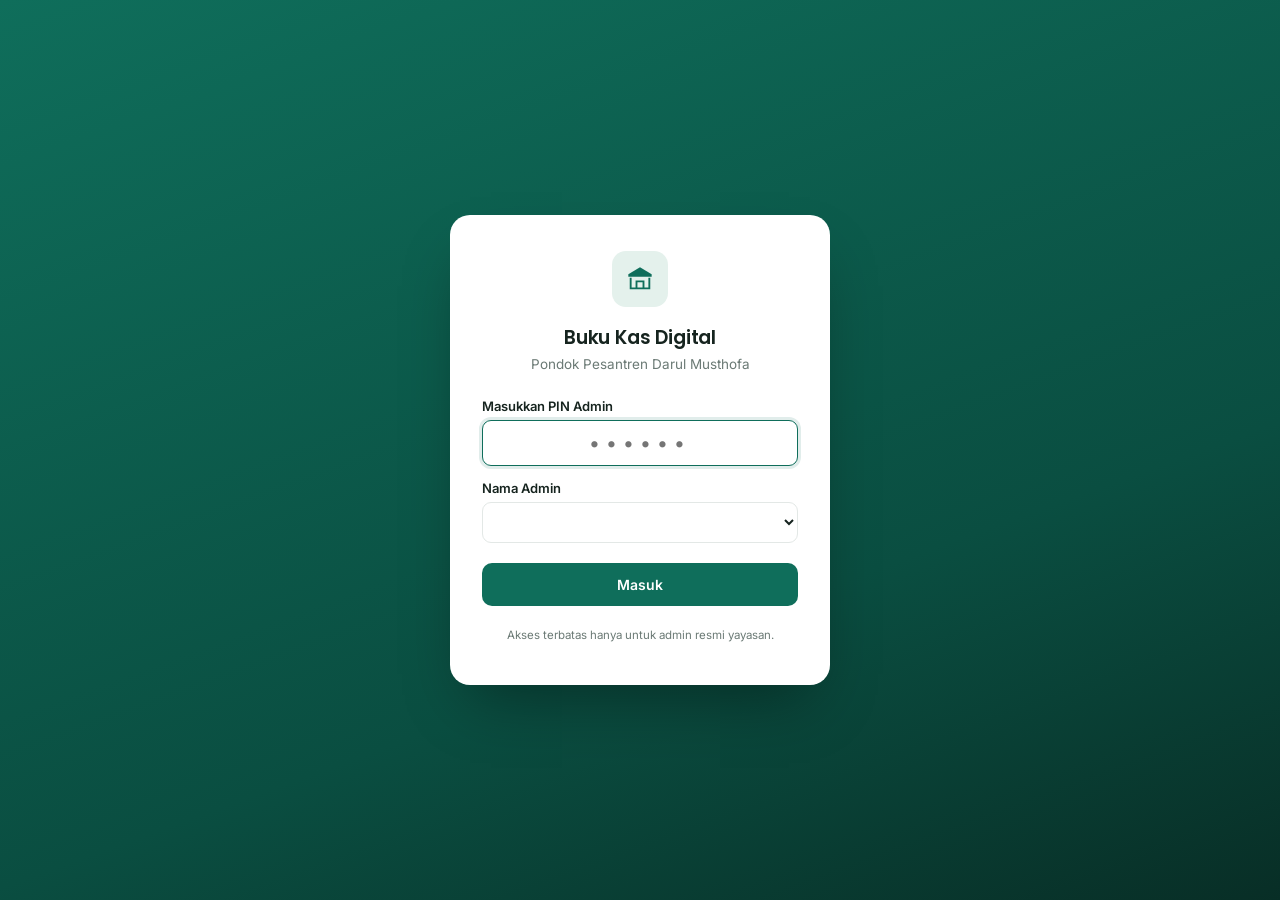
==== index.html @ d168ceda "feat: initial commit - buku kas digital darul musthofa" ====
<!DOCTYPE html>
<html lang="id">
<head>
<meta charset="UTF-8">
<meta name="viewport" content="width=device-width, initial-scale=1.0">
<title>Masuk — Buku Kas Digital Darul Musthofa</title>
<link rel="preconnect" href="https://fonts.googleapis.com">
<link href="https://fonts.googleapis.com/css2?family=Inter:wght@400;500;600;700&family=Poppins:wght@500;600;700&family=JetBrains+Mono:wght@500;600&display=swap" rel="stylesheet">
<link rel="stylesheet" href="assets/css/style.css">
</head>
<body>
<div class="login-shell geo-pattern">
  <div class="login-card">
    <div class="login-emblem">
      <svg width="28" height="28" viewBox="0 0 24 24" fill="none" xmlns="http://www.w3.org/2000/svg">
        <path d="M12 2L2 8v2h20V8L12 2z" fill="#0F6E5B"/>
        <path d="M4 11v9h16v-9" stroke="#0F6E5B" stroke-width="1.6" fill="none"/>
        <path d="M9 20v-6h6v6" stroke="#0F6E5B" stroke-width="1.6" fill="none"/>
      </svg>
    </div>
    <h1 class="font-display" style="text-align:center; font-size:19px; font-weight:600; margin:0;">Buku Kas Digital</h1>
    <p style="text-align:center; color:var(--dm-text-muted); font-size:13.5px; margin-top:4px;">Pondok Pesantren Darul Musthofa</p>

    <form id="login-form" style="margin-top:26px;">
      <label class="field-label" for="pin-input">Masukkan PIN Admin</label>
      <input id="pin-input" type="password" maxlength="20"
             class="field-input" style="letter-spacing:.3em; text-align:center; font-size:20px;"
             placeholder="••••••" autocomplete="off" autofocus>

      <div id="admin-name-wrap" style="margin-top:14px;">
        <label class="field-label" for="admin-select">Nama Admin</label>
        <select id="admin-select" class="field-input"></select>
      </div>

      <button type="submit" id="login-btn" class="btn btn-primary" style="width:100%; margin-top:20px; padding:12px;">
        Masuk
      </button>
      <p id="login-error" style="color:var(--dm-brick); font-size:13px; text-align:center; margin-top:10px; display:none;"></p>
    </form>

    <p style="text-align:center; color:var(--dm-text-muted); font-size:11.5px; margin-top:22px;">
      Akses terbatas hanya untuk admin resmi yayasan.
    </p>
  </div>
</div>

<script src="assets/js/config.js"></script>
<script src="assets/js/utils.js"></script>
<script src="assets/js/api.js"></script>
<script src="assets/js/auth.js"></script>
<script>
  // Isi dropdown nama admin dari config
  const adminSelect = document.getElementById("admin-select");
  CONFIG.DAFTAR_ADMIN.forEach((nama) => {
    const opt = document.createElement("option");
    opt.value = nama;
    opt.textContent = nama;
    adminSelect.appendChild(opt);
  });

  // Jika sudah login, langsung lempar ke dashboard
  if (Auth.isLoggedIn()) {
    window.location.href = "dashboard.html";
  }

  const form = document.getElementById("login-form");
  const errorEl = document.getElementById("login-error");
  const btn = document.getElementById("login-btn");

  form.addEventListener("submit", async (e) => {
    e.preventDefault();
    errorEl.style.display = "none";
    const pin = document.getElementById("pin-input").value.trim();
    if (!pin) return;

    setButtonLoading(btn, true, "Memeriksa...");
    try {
      const res = await Auth.login(pin);
      if (res.success) {
        localStorage.setItem(Auth.ADMIN_NAME_KEY, adminSelect.value);
        showToast("Berhasil masuk", "success");
        window.location.href = "dashboard.html";
      } else {
        errorEl.textContent = res.message || "PIN salah, silakan coba lagi.";
        errorEl.style.display = "block";
      }
    } catch (err) {
      errorEl.textContent = "Tidak dapat terhubung ke server. Periksa koneksi atau konfigurasi API_URL.";
      errorEl.style.display = "block";
    } finally {
      setButtonLoading(btn, false);
    }
  });
</script>
</body>
</html>
---- assets/css/style.css ----
/* =========================================================
   Buku Kas Digital — Pondok Pesantren Darul Musthofa
   Design tokens: emerald ledger aesthetic
   ========================================================= */

:root{
  /* Color */
  --dm-emerald:      #0F6E5B;   /* primary — pesantren identity */
  --dm-emerald-dark: #0A4E41;
  --dm-emerald-soft: #E4F1EC;   /* tinted surface for income */
  --dm-gold:         #B8912F;   /* muted gold accent, used sparingly */
  --dm-gold-soft:    #F6EFDC;
  --dm-brick:        #B5453A;   /* expenses — muted, not stock red */
  --dm-brick-soft:   #F7E9E7;
  --dm-ivory:        #F7F9F7;   /* app background */
  --dm-surface:      #FFFFFF;
  --dm-border:       #E3E8E6;
  --dm-text:         #16241F;
  --dm-text-muted:   #6B7A75;

  /* Type */
  --font-display: 'Poppins', sans-serif;
  --font-body: 'Inter', sans-serif;
  --font-ledger: 'JetBrains Mono', ui-monospace, monospace;

  /* Layout */
  --radius-md: 12px;
  --radius-lg: 18px;
  --shadow-card: 0 1px 2px rgba(15,110,91,0.06), 0 8px 24px -12px rgba(15,110,91,0.18);
  --sidebar-w: 248px;
}

*{ box-sizing:border-box; }

body{
  margin:0;
  background:var(--dm-ivory);
  color:var(--dm-text);
  font-family:var(--font-body);
  -webkit-font-smoothing:antialiased;
}

h1,h2,h3,.font-display{ font-family:var(--font-display); letter-spacing:-0.01em; }
.font-ledger{ font-family:var(--font-ledger); font-variant-numeric: tabular-nums; }

/* ---------- Signature: geometric arabesque texture ---------- */
.geo-pattern{
  background-image:
    radial-gradient(circle at 50% 50%, transparent 0, transparent 40%, rgba(255,255,255,0.0) 40%),
    url("data:image/svg+xml,%3Csvg xmlns='http://www.w3.org/2000/svg' width='84' height='84' viewBox='0 0 84 84'%3E%3Cg fill='none' stroke='%23FFFFFF' stroke-opacity='0.14' stroke-width='1'%3E%3Cpath d='M42 0 L84 42 L42 84 L0 42 Z'/%3E%3Ccircle cx='42' cy='42' r='20'/%3E%3C/g%3E%3C/svg%3E");
  background-size: 84px 84px;
}

/* ---------- Layout shell ---------- */
.app-shell{ display:flex; min-height:100vh; }

.sidebar{
  width:var(--sidebar-w);
  background:linear-gradient(175deg, var(--dm-emerald) 0%, var(--dm-emerald-dark) 100%);
  color:#fff;
  flex-shrink:0;
  position:fixed;
  top:0; bottom:0; left:0;
  display:flex;
  flex-direction:column;
  z-index:40;
  transition:transform .25s ease;
}
.sidebar-brand{
  padding:28px 22px 20px;
  border-bottom:1px solid rgba(255,255,255,0.14);
}
.sidebar-brand .kop{ font-size:11px; letter-spacing:.12em; text-transform:uppercase; color:rgba(255,255,255,0.65); }
.sidebar-brand .nama{ font-family:var(--font-display); font-weight:600; font-size:17px; line-height:1.25; margin-top:2px;}

.nav-item{
  display:flex; align-items:center; gap:12px;
  padding:11px 22px;
  color:rgba(255,255,255,0.78);
  font-size:14.5px; font-weight:500;
  text-decoration:none;
  border-left:3px solid transparent;
  transition:all .15s ease;
}
.nav-item:hover{ background:rgba(255,255,255,0.08); color:#fff; }
.nav-item.active{ background:rgba(255,255,255,0.12); color:#fff; border-left-color:var(--dm-gold); }
.nav-item svg{ width:18px; height:18px; flex-shrink:0; }

.sidebar-footer{
  margin-top:auto; padding:16px 22px 22px;
  border-top:1px solid rgba(255,255,255,0.14);
}

.main-content{
  margin-left:var(--sidebar-w);
  flex:1;
  min-width:0;
  padding:28px 32px 60px;
}

.topbar{
  display:flex; align-items:center; justify-content:space-between;
  margin-bottom:24px;
  gap:16px;
}

.hamburger-btn{ display:none; }

/* ---------- Cards ---------- */
.card{
  background:var(--dm-surface);
  border:1px solid var(--dm-border);
  border-radius:var(--radius-lg);
  box-shadow:var(--shadow-card);
}

.stat-card{
  padding:20px 22px;
  position:relative;
  overflow:hidden;
}
.stat-card .stat-label{ font-size:12.5px; color:var(--dm-text-muted); font-weight:500; }
.stat-card .stat-value{ font-family:var(--font-ledger); font-size:26px; font-weight:600; margin-top:6px; }
.stat-card.income .stat-value{ color:var(--dm-emerald); }
.stat-card.expense .stat-value{ color:var(--dm-brick); }
.stat-card.balance .stat-value{ color:var(--dm-text); }

/* ---------- Buttons ---------- */
.btn{
  display:inline-flex; align-items:center; justify-content:center; gap:8px;
  font-family:var(--font-body); font-weight:600; font-size:14px;
  padding:10px 18px; border-radius:10px; border:1px solid transparent;
  cursor:pointer; transition:all .15s ease; white-space:nowrap;
}
.btn-primary{ background:var(--dm-emerald); color:#fff; }
.btn-primary:hover{ background:var(--dm-emerald-dark); }
.btn-secondary{ background:#fff; color:var(--dm-emerald); border-color:var(--dm-border); }
.btn-secondary:hover{ background:var(--dm-emerald-soft); }
.btn-gold{ background:var(--dm-gold); color:#fff; }
.btn-gold:hover{ filter:brightness(0.93); }
.btn-danger-outline{ background:#fff; color:var(--dm-brick); border-color:var(--dm-brick-soft); }
.btn:disabled{ opacity:.55; cursor:not-allowed; }

/* focus visibility */
a:focus-visible, button:focus-visible, input:focus-visible, select:focus-visible, textarea:focus-visible{
  outline:2px solid var(--dm-gold); outline-offset:2px;
}

/* ---------- Forms ---------- */
.field-label{ font-size:13px; font-weight:600; color:var(--dm-text); margin-bottom:6px; display:block; }
.field-input{
  width:100%; padding:10px 12px; border:1px solid var(--dm-border); border-radius:9px;
  font-family:var(--font-body); font-size:14.5px; background:#fff; color:var(--dm-text);
  transition:border-color .15s ease;
}
.field-input:focus{ border-color:var(--dm-emerald); outline:none; box-shadow:0 0 0 3px rgba(15,110,91,0.12); }

/* Badge / kategori pill */
.pill{ display:inline-block; padding:3px 10px; border-radius:99px; font-size:12px; font-weight:600; }
.pill-income{ background:var(--dm-emerald-soft); color:var(--dm-emerald-dark); }
.pill-expense{ background:var(--dm-brick-soft); color:var(--dm-brick); }
.pill-gold{ background:var(--dm-gold-soft); color:var(--dm-gold); }

/* ---------- Table ---------- */
.dm-table{ width:100%; border-collapse:collapse; font-size:14px; }
.dm-table th{
  text-align:left; font-size:11.5px; text-transform:uppercase; letter-spacing:.06em;
  color:var(--dm-text-muted); padding:10px 14px; border-bottom:1px solid var(--dm-border); font-weight:600;
}
.dm-table td{ padding:12px 14px; border-bottom:1px solid var(--dm-border); vertical-align:middle; }
.dm-table tr:last-child td{ border-bottom:none; }
.dm-table .ref-id{ font-family:var(--font-ledger); font-size:12.5px; color:var(--dm-text-muted); }

/* ---------- Toast ---------- */
#toast-container{ position:fixed; top:20px; right:20px; z-index:100; display:flex; flex-direction:column; gap:10px; }
.toast{
  min-width:260px; max-width:340px; padding:13px 16px; border-radius:11px; color:#fff;
  font-size:14px; font-weight:500; box-shadow:0 10px 30px -8px rgba(0,0,0,0.25);
  display:flex; align-items:flex-start; gap:10px;
  animation:toast-in .22s ease;
}
@keyframes toast-in{ from{ opacity:0; transform:translateY(-8px);} to{opacity:1; transform:translateY(0);} }
.toast.success{ background:var(--dm-emerald-dark); }
.toast.error{ background:var(--dm-brick); }
.toast.info{ background:#2b3a45; }

/* ---------- Spinner ---------- */
.spinner{
  width:18px; height:18px; border-radius:50%;
  border:2.5px solid rgba(255,255,255,0.4); border-top-color:#fff;
  animation:spin .7s linear infinite;
}
.spinner-dark{ border-color:rgba(15,110,91,0.25); border-top-color:var(--dm-emerald); }
@keyframes spin{ to{ transform:rotate(360deg);} }

/* ---------- Login page ---------- */
.login-shell{
  min-height:100vh; display:flex; align-items:center; justify-content:center;
  background:linear-gradient(160deg, var(--dm-emerald) 0%, var(--dm-emerald-dark) 65%, #082e26 100%);
  padding:20px;
}
.login-card{
  width:100%; max-width:380px; background:#fff; border-radius:20px;
  padding:36px 32px 32px; box-shadow:0 30px 60px -20px rgba(0,0,0,0.4);
}
.login-emblem{
  width:56px; height:56px; border-radius:14px; background:var(--dm-emerald-soft);
  display:flex; align-items:center; justify-content:center; margin:0 auto 16px;
}

/* PIN input dots */
.pin-dots{ display:flex; gap:10px; justify-content:center; margin:18px 0; }
.pin-dot{ width:14px; height:14px; border-radius:50%; border:2px solid var(--dm-border); transition:all .12s ease; }
.pin-dot.filled{ background:var(--dm-emerald); border-color:var(--dm-emerald); }

/* ---------- Empty state ---------- */
.empty-state{ text-align:center; padding:48px 20px; color:var(--dm-text-muted); }

/* ---------- Responsive ---------- */
@media (max-width: 900px){
  .sidebar{ transform:translateX(-100%); }
  .sidebar.open{ transform:translateX(0); }
  .main-content{ margin-left:0; padding:20px 16px 60px; }
  .hamburger-btn{ display:inline-flex; }
  .sidebar-overlay{ display:none; position:fixed; inset:0; background:rgba(0,0,0,0.35); z-index:35; }
  .sidebar-overlay.open{ display:block; }
}

@media (prefers-reduced-motion: reduce){
  *{ animation-duration:0.001ms !important; transition-duration:0.001ms !important; }
}
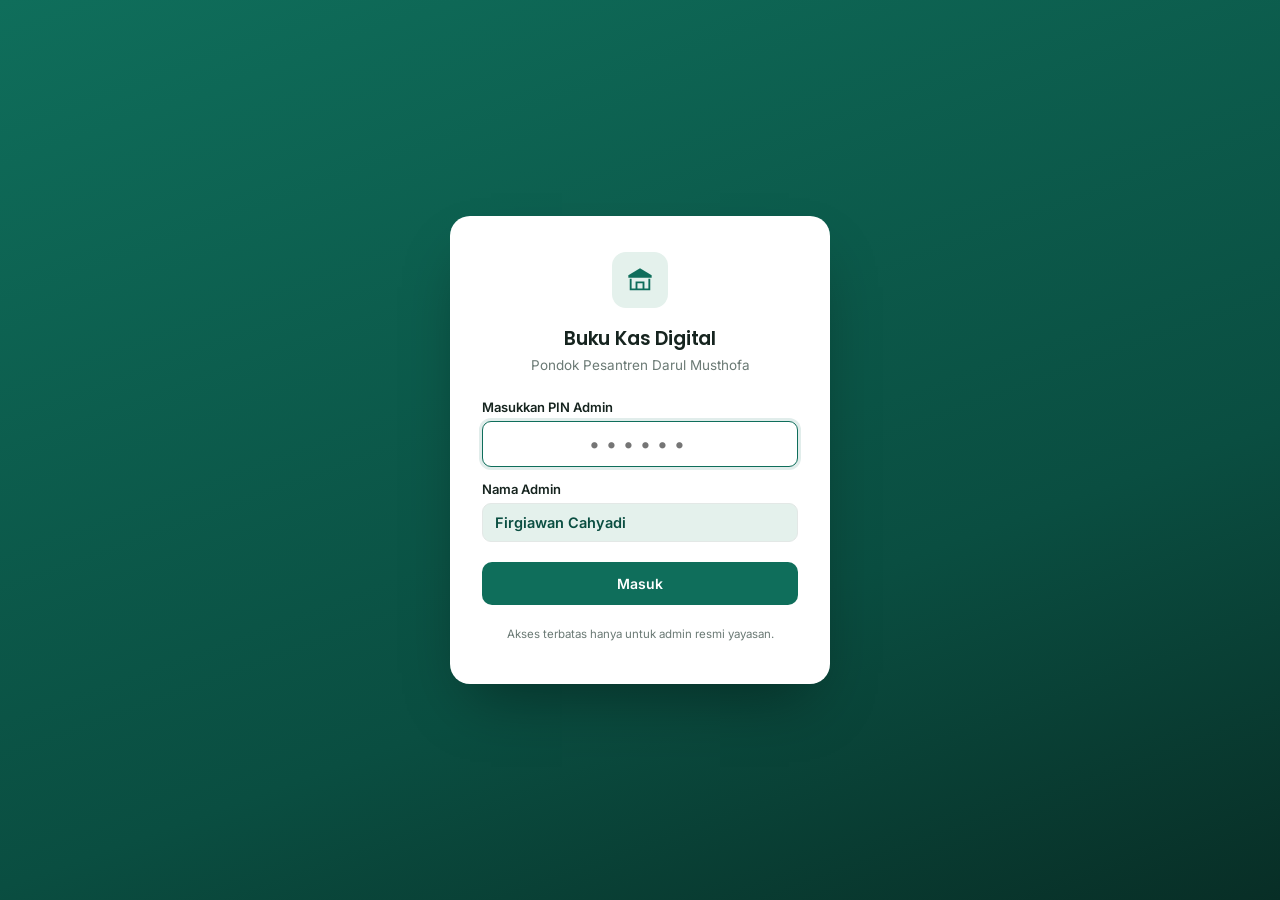
==== commit c5b2388a: "Fix: config.js rusak, set admin tetap ke Firgiawan Cahyadi" ====
--- a/index.html
+++ b/index.html
@@ -3,6 +3,7 @@
 <head>
 <meta charset="UTF-8">
 <meta name="viewport" content="width=device-width, initial-scale=1.0">
+<meta name="color-scheme" content="light">
 <title>Masuk — Buku Kas Digital Darul Musthofa</title>
 <link rel="preconnect" href="https://fonts.googleapis.com">
 <link href="https://fonts.googleapis.com/css2?family=Inter:wght@400;500;600;700&family=Poppins:wght@500;600;700&family=JetBrains+Mono:wght@500;600&display=swap" rel="stylesheet">
@@ -23,13 +24,13 @@
 
     <form id="login-form" style="margin-top:26px;">
       <label class="field-label" for="pin-input">Masukkan PIN Admin</label>
-      <input id="pin-input" type="password" maxlength="20"
+      <input id="pin-input" type="password" inputmode="numeric" pattern="[0-9]*" maxlength="8"
              class="field-input" style="letter-spacing:.3em; text-align:center; font-size:20px;"
              placeholder="••••••" autocomplete="off" autofocus>
 
       <div id="admin-name-wrap" style="margin-top:14px;">
-        <label class="field-label" for="admin-select">Nama Admin</label>
-        <select id="admin-select" class="field-input"></select>
+        <label class="field-label">Nama Admin</label>
+        <div id="admin-name-display" class="field-input" style="background:var(--dm-emerald-soft); color:var(--dm-emerald-dark); font-weight:600;">Firgiawan Cahyadi</div>
       </div>
 
       <button type="submit" id="login-btn" class="btn btn-primary" style="width:100%; margin-top:20px; padding:12px;">
@@ -49,14 +50,9 @@
 <script src="assets/js/api.js"></script>
 <script src="assets/js/auth.js"></script>
 <script>
-  // Isi dropdown nama admin dari config
-  const adminSelect = document.getElementById("admin-select");
-  CONFIG.DAFTAR_ADMIN.forEach((nama) => {
-    const opt = document.createElement("option");
-    opt.value = nama;
-    opt.textContent = nama;
-    adminSelect.appendChild(opt);
-  });
+  // Nama admin ditetapkan langsung — tidak perlu dropdown, tidak akan pernah kosong
+  const ADMIN_NAME_FIXED = (CONFIG.DAFTAR_ADMIN && CONFIG.DAFTAR_ADMIN[0]) || "Firgiawan Cahyadi";
+  document.getElementById("admin-name-display").textContent = ADMIN_NAME_FIXED;
 
   // Jika sudah login, langsung lempar ke dashboard
   if (Auth.isLoggedIn()) {
@@ -77,7 +73,7 @@
     try {
       const res = await Auth.login(pin);
       if (res.success) {
-        localStorage.setItem(Auth.ADMIN_NAME_KEY, adminSelect.value);
+        localStorage.setItem(Auth.ADMIN_NAME_KEY, ADMIN_NAME_FIXED);
         showToast("Berhasil masuk", "success");
         window.location.href = "dashboard.html";
       } else {
--- a/assets/css/style.css
+++ b/assets/css/style.css
@@ -4,6 +4,8 @@
    ========================================================= */
 
 :root{
+  color-scheme: light;
+
   /* Color */
   --dm-emerald:      #0F6E5B;   /* primary — pesantren identity */
   --dm-emerald-dark: #0A4E41;
@@ -102,6 +104,7 @@
   display:flex; align-items:center; justify-content:space-between;
   margin-bottom:24px;
   gap:16px;
+  flex-wrap:wrap;
 }
 
 .hamburger-btn{ display:none; }
@@ -155,6 +158,19 @@
 }
 .field-input:focus{ border-color:var(--dm-emerald); outline:none; box-shadow:0 0 0 3px rgba(15,110,91,0.12); }
 
+/* Paksa tampilan terang pada <select> & isinya — mencegah teks tak terlihat
+   di HP yang mengaktifkan mode gelap/force-dark pada browser */
+select.field-input{
+  background-color:#fff !important;
+  color:var(--dm-text) !important;
+  -webkit-appearance:menulist;
+  appearance:menulist;
+}
+select.field-input option{
+  background-color:#fff !important;
+  color:var(--dm-text) !important;
+}
+
 /* Badge / kategori pill */
 .pill{ display:inline-block; padding:3px 10px; border-radius:99px; font-size:12px; font-weight:600; }
 .pill-income{ background:var(--dm-emerald-soft); color:var(--dm-emerald-dark); }
@@ -215,6 +231,60 @@
 
 /* ---------- Empty state ---------- */
 .empty-state{ text-align:center; padding:48px 20px; color:var(--dm-text-muted); }
+
+/* ---------- Form helper grid (used on Input Transaksi) ---------- */
+.form-row-2{ display:grid; grid-template-columns:1fr 1fr; gap:16px; }
+
+/* ---------- Action toolbar (buttons that should wrap nicely & stack on mobile) ---------- */
+.action-toolbar{ display:flex; gap:10px; flex-wrap:wrap; align-items:center; }
+
+/* =========================================================
+   Report / Share Card — dirancang agar rapi saat discreenshot
+   atau diunduh sebagai gambar (JPG/PNG)
+   ========================================================= */
+.report-card{
+  background:var(--dm-surface);
+  border:1px solid var(--dm-border);
+  border-radius:var(--radius-lg);
+  box-shadow:var(--shadow-card);
+  overflow:hidden;
+  max-width:640px;
+  margin:0 auto 20px;
+}
+.report-card-header{
+  background:linear-gradient(175deg, var(--dm-emerald) 0%, var(--dm-emerald-dark) 100%);
+  color:#fff;
+  padding:22px 24px;
+  display:flex;
+  align-items:center;
+  gap:14px;
+}
+.report-emblem{
+  width:44px; height:44px; border-radius:12px; background:rgba(255,255,255,0.16);
+  display:flex; align-items:center; justify-content:center; flex-shrink:0;
+}
+.report-card-header .kop{ font-size:11px; letter-spacing:.1em; text-transform:uppercase; color:rgba(255,255,255,0.72); }
+.report-card-header .judul{ font-family:var(--font-display); font-weight:600; font-size:17px; line-height:1.25; margin-top:2px; }
+.report-meta-row{
+  display:flex; justify-content:space-between; flex-wrap:wrap; gap:8px;
+  padding:14px 24px; background:var(--dm-ivory); border-bottom:1px solid var(--dm-border);
+  font-size:12.5px; color:var(--dm-text-muted);
+}
+.report-meta-row strong{ color:var(--dm-text); font-weight:600; }
+.report-stat-grid{
+  display:grid; grid-template-columns:1fr 1fr 1fr; gap:1px;
+  background:var(--dm-border);
+}
+.report-stat-cell{ background:var(--dm-surface); padding:18px 14px; text-align:center; }
+.report-stat-cell .lbl{ font-size:11.5px; color:var(--dm-text-muted); font-weight:500; }
+.report-stat-cell .val{ font-family:var(--font-ledger); font-size:17px; font-weight:700; margin-top:6px; word-break:break-word; }
+.report-stat-cell.income .val{ color:var(--dm-emerald); }
+.report-stat-cell.expense .val{ color:var(--dm-brick); }
+.report-stat-cell.balance .val{ color:var(--dm-text); }
+.report-card-footer{
+  padding:12px 24px 18px; text-align:center;
+  font-size:11px; color:var(--dm-text-muted);
+}
 
 /* ---------- Responsive ---------- */
 @media (max-width: 900px){
@@ -226,6 +296,49 @@
   .sidebar-overlay.open{ display:block; }
 }
 
+@media (max-width: 640px){
+  .main-content{ padding:16px 12px 48px; }
+  .topbar{ align-items:flex-start; }
+  .topbar h1{ font-size:18px !important; }
+  .card{ border-radius:14px; }
+  .stat-card{ padding:16px 16px; }
+  .stat-card .stat-value{ font-size:21px; }
+  .form-row-2{ grid-template-columns:1fr; }
+  .action-toolbar{ width:100%; }
+  .action-toolbar .btn{ flex:1 1 auto; }
+  .report-stat-grid{ grid-template-columns:1fr; }
+  .report-card-header{ padding:18px 18px; }
+  .report-meta-row{ padding:12px 18px; flex-direction:column; }
+
+  /* Turn tables into stacked "card" rows so nothing gets clipped on a phone */
+  .dm-table.dm-table-stack thead{ display:none; }
+  .dm-table.dm-table-stack, .dm-table.dm-table-stack tbody, .dm-table.dm-table-stack tr, .dm-table.dm-table-stack td{
+    display:block; width:100%;
+  }
+  .dm-table.dm-table-stack tr{
+    border-bottom:1px solid var(--dm-border); padding:12px 14px;
+  }
+  .dm-table.dm-table-stack tr:last-child{ border-bottom:none; }
+  .dm-table.dm-table-stack td{
+    display:flex; justify-content:space-between; align-items:center; gap:12px;
+    padding:4px 0; border-bottom:none; text-align:right;
+  }
+  .dm-table.dm-table-stack td::before{
+    content:attr(data-label);
+    font-size:11.5px; font-weight:600; text-transform:uppercase; letter-spacing:.04em;
+    color:var(--dm-text-muted); text-align:left; flex-shrink:0;
+  }
+  .dm-table.dm-table-stack td[data-label=""]::before,
+  .dm-table.dm-table-stack td:not([data-label])::before{ content:none; }
+}
+
 @media (prefers-reduced-motion: reduce){
   *{ animation-duration:0.001ms !important; transition-duration:0.001ms !important; }
 }
+
+/* ---------- Print (opsional, jika halaman laporan dicetak/PDF) ---------- */
+@media print{
+  .sidebar, .hamburger-btn, .action-toolbar, .topbar, #toast-container{ display:none !important; }
+  .main-content{ margin-left:0 !important; padding:0 !important; }
+  .report-card{ box-shadow:none; }
+}
